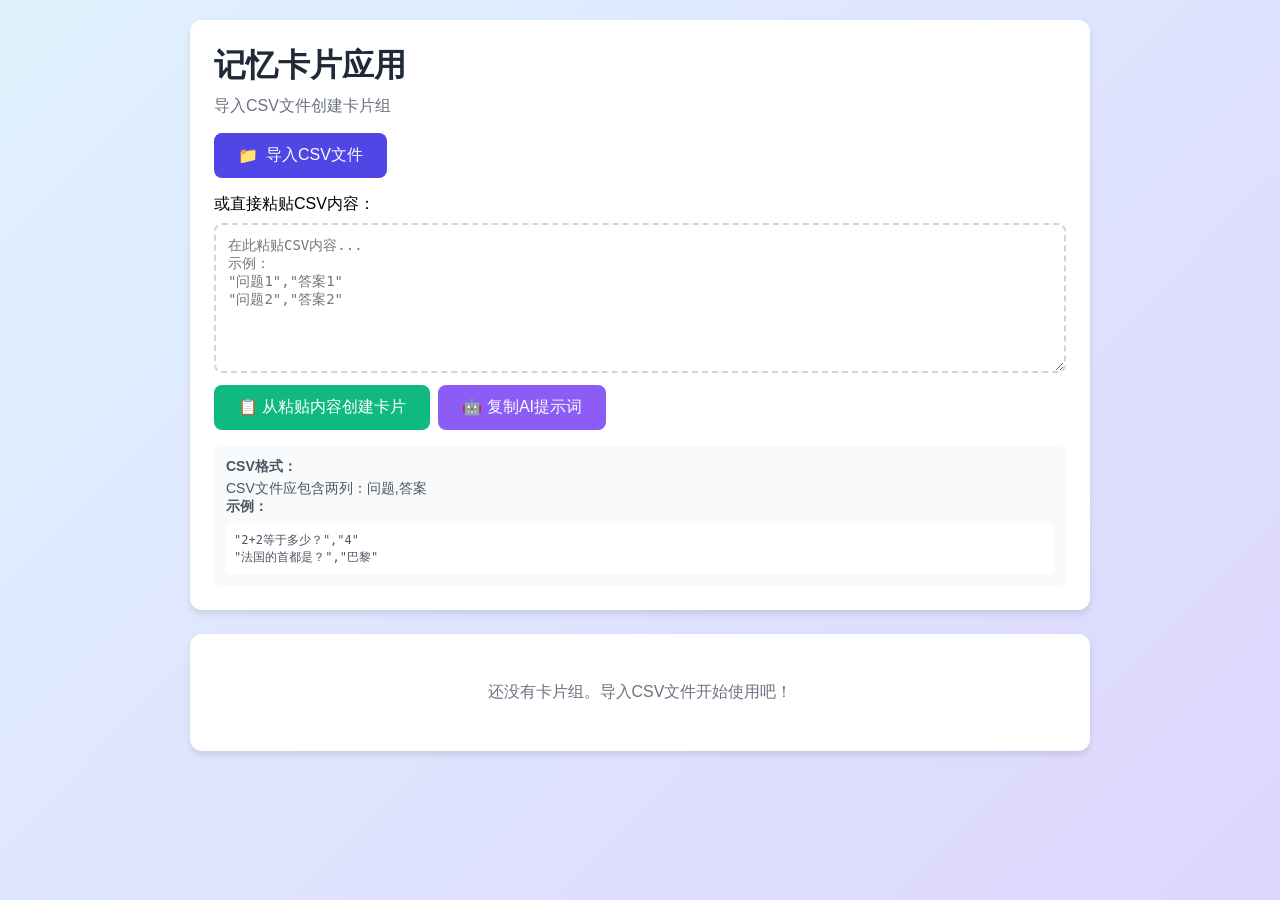
==== index.html @ 46471551 "Create index.html" ====
<!DOCTYPE html>
<html lang="zh-CN">
<head>
    <meta charset="UTF-8">
    <meta name="viewport" content="width=device-width, initial-scale=1.0">
    <title>记忆卡片应用</title>
    <style>
        * {
            margin: 0;
            padding: 0;
            box-sizing: border-box;
        }

        body {
            font-family: -apple-system, BlinkMacSystemFont, 'Segoe UI', 'Microsoft YaHei', 'PingFang SC', 'Hiragino Sans GB', sans-serif;
            background: linear-gradient(135deg, #e0f2fe 0%, #ddd6fe 100%);
            min-height: 100vh;
            padding: 20px;
        }

        .container {
            max-width: 900px;
            margin: 0 auto;
        }

        .card {
            background: white;
            border-radius: 12px;
            box-shadow: 0 4px 6px rgba(0, 0, 0, 0.1);
            padding: 24px;
            margin-bottom: 24px;
        }

        .paste-area {
            margin-top: 16px;
        }

        .paste-textarea {
            width: 100%;
            min-height: 150px;
            padding: 12px;
            border: 2px dashed #d1d5db;
            border-radius: 8px;
            font-family: monospace;
            font-size: 0.875rem;
            resize: vertical;
        }

        .paste-textarea:focus {
            outline: none;
            border-color: #4f46e5;
        }

        .btn-secondary {
            background: #10b981;
            color: white;
        }

        .btn-secondary:hover {
            background: #059669;
        }

        @media (prefers-color-scheme: dark) {
            body {
                background: linear-gradient(135deg, #0f172a 0%, #1e1b4b 100%);
            }

            .card {
                background: #1f2937;
                color: #e5e7eb;
            }

            h1, .study-title {
                color: #f9fafb;
            }

            .subtitle {
                color: #9ca3af;
            }

            .flashcard-item {
                background: #1f2937;
            }

            .flashcard-info h3 {
                color: #f9fafb;
            }

            .flashcard-info p {
                color: #9ca3af;
            }

            .empty-state {
                background: #1f2937;
                color: #9ca3af;
            }

            .info-box {
                background: #374151;
                color: #d1d5db;
            }

            .info-box pre {
                background: #1f2937;
                color: #e5e7eb;
            }

            .edit-input, .paste-textarea {
                background: #374151;
                border-color: #4b5563;
                color: #e5e7eb;
            }

            .edit-input:focus, .paste-textarea:focus {
                border-color: #6366f1;
            }

            .paste-textarea {
                border-style: dashed;
            }

            .btn-prev {
                background: #374151;
                color: #e5e7eb;
            }

            .btn-prev:hover:not(:disabled) {
                background: #4b5563;
            }

            .back-btn {
                color: #818cf8;
            }

            .back-btn:hover {
                color: #a5b4fc;
            }

            .btn-icon {
                color: #9ca3af;
            }

            .btn-icon:hover {
                color: #818cf8;
                background: #374151;
            }

            .card-counter, .flip-hint {
                color: #9ca3af;
            }
        }

        h1 {
            font-size: 2rem;
            color: #1f2937;
            margin-bottom: 8px;
        }

        .subtitle {
            color: #6b7280;
            margin-bottom: 16px;
        }

        .status-message {
            padding: 12px;
            border-radius: 8px;
            margin-bottom: 16px;
            display: none;
            align-items: center;
            gap: 8px;
        }

        .status-message.show {
            display: flex;
        }

        .status-message.success {
            background: #d1fae5;
            color: #065f46;
        }

        .status-message.error {
            background: #fee2e2;
            color: #991b1b;
        }

        .status-message.info {
            background: #dbeafe;
            color: #1e40af;
        }

        .btn {
            padding: 12px 24px;
            border-radius: 8px;
            border: none;
            cursor: pointer;
            font-size: 1rem;
            font-weight: 500;
            transition: all 0.2s;
        }

        .btn-primary {
            background: #4f46e5;
            color: white;
        }

        .btn-primary:hover {
            background: #4338ca;
        }

        .btn-primary:disabled {
            opacity: 0.5;
            cursor: not-allowed;
        }

        .file-input-label {
            display: inline-flex;
            align-items: center;
            gap: 8px;
        }

        .info-box {
            background: #f9fafb;
            padding: 12px;
            border-radius: 8px;
            margin-top: 16px;
            font-size: 0.875rem;
            color: #4b5563;
        }

        .info-box strong {
            display: block;
            margin-bottom: 4px;
        }

        .info-box pre {
            background: white;
            padding: 8px;
            border-radius: 4px;
            margin-top: 8px;
            font-size: 0.75rem;
            overflow-x: auto;
        }

        .flashcard-list {
            display: flex;
            flex-direction: column;
            gap: 16px;
        }

        .flashcard-item {
            background: white;
            border-radius: 12px;
            box-shadow: 0 4px 6px rgba(0, 0, 0, 0.1);
            padding: 24px;
            transition: box-shadow 0.2s;
        }

        .flashcard-item:hover {
            box-shadow: 0 8px 12px rgba(0, 0, 0, 0.15);
        }

        .flashcard-header {
            display: flex;
            justify-content: space-between;
            align-items: center;
        }

        .flashcard-info h3 {
            font-size: 1.25rem;
            color: #1f2937;
            margin-bottom: 4px;
        }

        .flashcard-info p {
            color: #6b7280;
            font-size: 0.875rem;
        }

        .flashcard-actions {
            display: flex;
            gap: 8px;
        }

        .btn-study {
            background: #4f46e5;
            color: white;
            padding: 8px 16px;
            border-radius: 8px;
            border: none;
            cursor: pointer;
            font-weight: 500;
            display: flex;
            align-items: center;
            gap: 4px;
        }

        .btn-study:hover {
            background: #4338ca;
        }

        .btn-icon {
            background: none;
            border: none;
            cursor: pointer;
            padding: 8px;
            color: #6b7280;
            border-radius: 4px;
        }

        .btn-icon:hover {
            color: #4f46e5;
            background: #f3f4f6;
        }

        .btn-icon.delete:hover {
            color: #dc2626;
        }

        .empty-state {
            background: white;
            border-radius: 12px;
            box-shadow: 0 4px 6px rgba(0, 0, 0, 0.1);
            padding: 48px;
            text-align: center;
            color: #6b7280;
        }

        /* Study Mode Styles */
        .study-container {
            max-width: 700px;
            margin: 0 auto;
        }

        .study-header {
            display: flex;
            justify-content: space-between;
            align-items: center;
            margin-bottom: 16px;
        }

        .back-btn {
            color: #4f46e5;
            font-weight: 500;
            cursor: pointer;
            background: none;
            border: none;
            font-size: 1rem;
        }

        .back-btn:hover {
            color: #4338ca;
        }

        .study-title {
            font-size: 1.25rem;
            color: #1f2937;
        }

        .card-counter {
            text-align: center;
            color: #6b7280;
            font-size: 0.875rem;
            margin-bottom: 16px;
        }

        .flashcard {
            background: #000000;
            border-radius: 16px;
            padding: 48px;
            min-height: 300px;
            display: flex;
            align-items: center;
            justify-content: center;
            cursor: pointer;
            transition: all 0.3s;
            box-shadow: 0 8px 16px rgba(0, 0, 0, 0.2);
        }

        .flashcard.flipped {
            background: linear-gradient(135deg, #1a1a1a 0%, #000000 100%);
        }

        .flashcard:hover {
            transform: scale(1.02);
        }

        .flashcard-content {
            color: white;
            font-size: 1.25rem;
            text-align: center;
            line-height: 1.8;
        }

        .flip-hint {
            text-align: center;
            color: #6b7280;
            font-size: 0.875rem;
            margin-top: 16px;
            margin-bottom: 24px;
        }

        .navigation {
            display: flex;
            justify-content: space-between;
        }

        .btn-nav {
            display: flex;
            align-items: center;
            gap: 8px;
            padding: 10px 20px;
            border-radius: 8px;
            border: none;
            cursor: pointer;
            font-weight: 500;
        }

        .btn-prev {
            background: #e5e7eb;
            color: #374151;
        }

        .btn-prev:hover:not(:disabled) {
            background: #d1d5db;
        }

        .btn-next {
            background: #4f46e5;
            color: white;
        }

        .btn-next:hover:not(:disabled) {
            background: #4338ca;
        }

        .btn-nav:disabled {
            opacity: 0.5;
            cursor: not-allowed;
        }

        .edit-form {
            display: flex;
            gap: 8px;
            align-items: center;
        }

        .edit-input {
            flex: 1;
            padding: 8px 12px;
            border: 1px solid #d1d5db;
            border-radius: 8px;
            font-size: 1rem;
        }

        .edit-input:focus {
            outline: none;
            border-color: #4f46e5;
            box-shadow: 0 0 0 3px rgba(79, 70, 229, 0.1);
        }

        .hidden {
            display: none;
        }
    </style>
</head>
<body>
    <div class="container">
        <div id="homeView">
            <div class="card">
                <h1>记忆卡片应用</h1>
                <p class="subtitle">导入CSV文件创建卡片组</p>
                
                <div id="statusMessage" class="status-message"></div>
                
                <label class="btn btn-primary file-input-label">
                    <span>📁</span>
                    <span id="uploadBtnText">导入CSV文件</span>
                    <input type="file" id="fileInput" accept=".csv" style="display: none;">
                </label>
                
                <div class="paste-area">
                    <label style="display: block; margin-bottom: 8px; font-weight: 500;">或直接粘贴CSV内容：</label>
                    <textarea id="pasteArea" class="paste-textarea" placeholder="在此粘贴CSV内容...
示例：
&quot;问题1&quot;,&quot;答案1&quot;
&quot;问题2&quot;,&quot;答案2&quot;"></textarea>
                    <div style="display: flex; gap: 8px; margin-top: 8px; flex-wrap: wrap;">
                        <button class="btn btn-secondary" onclick="processPastedContent()">
                            📋 从粘贴内容创建卡片
                        </button>
                        <button class="btn btn-secondary" onclick="copyPromptToClipboard()" style="background: #8b5cf6;">
                            🤖 复制AI提示词
                        </button>
                    </div>
                </div>
                
                <div class="info-box">
                    <strong>CSV格式：</strong> CSV文件应包含两列：问题,答案
                    <br>
                    <strong>示例：</strong>
                    <pre>"2+2等于多少？","4"
"法国的首都是？","巴黎"</pre>
                </div>
            </div>

            <div id="flashcardList" class="flashcard-list"></div>
        </div>

        <div id="studyView" class="hidden">
            <div class="card study-container">
                <div class="study-header">
                    <button class="back-btn" onclick="exitStudyMode()">← 返回卡片组</button>
                    <h2 class="study-title" id="studyTitle"></h2>
                    <div style="display: flex; gap: 8px;">
                        <button class="btn-icon" onclick="shuffleCards()" title="随机排序">🔀</button>
                        <button class="btn-icon" onclick="resetStudy()" title="重新开始">🔄</button>
                    </div>
                </div>
                
                <div class="card-counter" id="cardCounter"></div>
                
                <div class="flashcard" id="flashcardElement" onclick="flipCard()">
                    <div class="flashcard-content" id="cardContent"></div>
                </div>
                
                <div class="flip-hint" id="flipHint"></div>
                
                <div class="navigation">
                    <button class="btn-nav btn-prev" id="prevBtn" onclick="previousCard()">
                        ← 上一张
                    </button>
                    <button class="btn-nav btn-next" id="nextBtn" onclick="nextCard()">
                        下一张 →
                    </button>
                </div>
            </div>
        </div>
    </div>

    <script>
        let flashcardSets = [];
        let currentSetId = null;
        let currentCardIndex = 0;
        let isFlipped = false;
        let shuffledCards = null;

        window.addEventListener('DOMContentLoaded', loadFlashcardSets);

        function loadFlashcardSets() {
            try {
                const savedSets = localStorage.getItem('flashcardSets');
                if (savedSets) {
                    flashcardSets = JSON.parse(savedSets);
                    flashcardSets.sort((a, b) => b.createdAt - a.createdAt);
                }
                renderFlashcardList();
            } catch (error) {
                console.error('加载卡片组时出错：', error);
                flashcardSets = [];
                renderFlashcardList();
            }
        }

        function saveFlashcardSets() {
            try {
                localStorage.setItem('flashcardSets', JSON.stringify(flashcardSets));
                return true;
            } catch (error) {
                console.error('保存卡片组时出错：', error);
                return false;
            }
        }

        function renderFlashcardList() {
            const listContainer = document.getElementById('flashcardList');
            
            if (flashcardSets.length === 0) {
                listContainer.innerHTML = '<div class="empty-state">还没有卡片组。导入CSV文件开始使用吧！</div>';
                return;
            }

            listContainer.innerHTML = flashcardSets.map(set => `
                <div class="flashcard-item" id="set-${set.id}">
                    <div class="flashcard-header">
                        <div class="flashcard-info">
                            <div id="name-${set.id}">
                                <h3>${set.name}</h3>
                                <p>${set.cards.length} 张卡片</p>
                                <p style="font-size: 0.75rem; color: #9ca3af;">创建于：${new Date(set.createdAt).toLocaleDateString('zh-CN')}</p>
                            </div>
                            <div id="edit-${set.id}" class="edit-form hidden">
                                <input type="text" class="edit-input" id="editInput-${set.id}" value="${set.name}">
                                <button class="btn btn-primary" onclick="saveEdit('${set.id}')">保存</button>
                                <button class="btn" onclick="cancelEdit('${set.id}')" style="background: #e5e7eb; color: #374151;">取消</button>
                            </div>
                        </div>
                        <div class="flashcard-actions" id="actions-${set.id}">
                            <button class="btn-study" onclick="startStudying('${set.id}')">
                                ▶ 开始学习
                            </button>
                            <button class="btn-icon" onclick="startEditing('${set.id}')" title="重命名">✏️</button>
                            <button class="btn-icon delete" onclick="deleteSet('${set.id}')" title="删除">🗑️</button>
                        </div>
                    </div>
                </div>
            `).join('');
        }

        document.getElementById('fileInput').addEventListener('change', function(event) {
            const file = event.target.files[0];
            if (!file) return;

            showStatus('正在读取文件...', 'info');
            const uploadBtn = document.getElementById('uploadBtnText');
            uploadBtn.textContent = '处理中...';

            const reader = new FileReader();
            
            reader.onerror = () => {
                showStatus('读取文件出错，请重试。', 'error');
                uploadBtn.textContent = '导入CSV文件';
            };
            
            reader.onload = (e) => {
                try {
                    const text = e.target.result;
                    const lines = text.split(/\r?\n/).filter(line => line.trim());
                    
                    const cards = [];
                    
                    for (let line of lines) {
                        line = line.trim();
                        if (!line) continue;
                        
                        const regex = /"([^"]*)"|([^,]+)/g;
                        const parts = [];
                        let match;
                        
                        while ((match = regex.exec(line)) !== null) {
                            parts.push(match[1] !== undefined ? match[1] : match[2]);
                        }
                        
                        if (parts.length >= 2) {
                            const front = parts[0].trim();
                            const back = parts[1].trim();
                            
                            if (front && back) {
                                cards.push({ front, back });
                            }
                        }
                    }

                    console.log('解析的卡片数：', cards.length);
                    
                    if (cards.length > 0) {
                        showStatus(`已解析 ${cards.length} 张卡片。请输入名称...`, 'info');
                        
                        setTimeout(() => {
                            const defaultName = file.name.replace('.csv', '').replace(/[^a-zA-Z0-9\u4e00-\u9fa5 -]/g, '');
                            const setName = prompt(`找到 ${cards.length} 张记忆卡片！\n\n请为此卡片组命名：`, defaultName);
                            
                            if (setName && setName.trim()) {
                                showStatus('正在保存卡片组...', 'info');
                                
                                const newSet = {
                                    id: Date.now().toString(),
                                    name: setName.trim(),
                                    cards: cards,
                                    createdAt: Date.now()
                                };

                                flashcardSets.push(newSet);
                                
                                if (saveFlashcardSets()) {
                                    loadFlashcardSets();
                                    showStatus(`✓ 成功导入 ${cards.length} 张卡片为"${setName}"！`, 'success');
                                } else {
                                    showStatus('保存卡片组失败。存储空间可能已满。', 'error');
                                    flashcardSets.pop();
                                }
                            } else {
                                showStatus('已取消导入', 'error');
                            }
                            
                            uploadBtn.textContent = '导入CSV文件';
                        }, 100);
                    } else {
                        showStatus('未找到有效的卡片。请检查CSV格式。', 'error');
                        uploadBtn.textContent = '导入CSV文件';
                    }
                } catch (error) {
                    console.error('处理文件时出错：', error);
                    showStatus(`错误：${error.message}`, 'error');
                    uploadBtn.textContent = '导入CSV文件';
                }
            };
            
            reader.readAsText(file, 'UTF-8');
            event.target.value = '';
        });

        function showStatus(message, type) {
            const statusEl = document.getElementById('statusMessage');
            statusEl.textContent = message;
            statusEl.className = `status-message ${type} show`;
            
            setTimeout(() => {
                statusEl.classList.remove('show');
            }, 5000);
        }

        function deleteSet(id) {
            if (confirm('确定要删除此卡片组吗？')) {
                flashcardSets = flashcardSets.filter(s => s.id !== id);
                if (saveFlashcardSets()) {
                    loadFlashcardSets();
                    showStatus('卡片组已删除', 'success');
                } else {
                    showStatus('删除卡片组失败', 'error');
                }
            }
        }

        function startEditing(id) {
            document.getElementById(`name-${id}`).classList.add('hidden');
            document.getElementById(`edit-${id}`).classList.remove('hidden');
            document.getElementById(`actions-${id}`).classList.add('hidden');
            document.getElementById(`editInput-${id}`).focus();
        }

        function cancelEdit(id) {
            document.getElementById(`name-${id}`).classList.remove('hidden');
            document.getElementById(`edit-${id}`).classList.add('hidden');
            document.getElementById(`actions-${id}`).classList.remove('hidden');
        }

        function saveEdit(id) {
            const newName = document.getElementById(`editInput-${id}`).value.trim();
            if (!newName) return;

            const set = flashcardSets.find(s => s.id === id);
            if (set) {
                set.name = newName;
                if (saveFlashcardSets()) {
                    loadFlashcardSets();
                    showStatus('名称已更新', 'success');
                } else {
                    showStatus('更新名称失败', 'error');
                }
            }
        }

        function startStudying(setId) {
            currentSetId = setId;
            currentCardIndex = 0;
            isFlipped = false;
            shuffledCards = null;
            
            const set = flashcardSets.find(s => s.id === setId);
            document.getElementById('studyTitle').textContent = set.name;
            
            document.getElementById('homeView').classList.add('hidden');
            document.getElementById('studyView').classList.remove('hidden');
            
            updateStudyCard();
        }

        function exitStudyMode() {
            document.getElementById('studyView').classList.add('hidden');
            document.getElementById('homeView').classList.remove('hidden');
        }

        function updateStudyCard() {
            const set = flashcardSets.find(s => s.id === currentSetId);
            const cards = shuffledCards || set.cards;
            const card = cards[currentCardIndex];
            
            document.getElementById('cardCounter').textContent = `第 ${currentCardIndex + 1} 张，共 ${cards.length} 张`;
            document.getElementById('cardContent').textContent = isFlipped ? card.back : card.front;
            document.getElementById('flipHint').textContent = isFlipped ? '答案 - 点击卡片翻转' : '问题 - 点击卡片翻转';
            
            document.getElementById('prevBtn').disabled = currentCardIndex === 0;
            document.getElementById('nextBtn').disabled = currentCardIndex === cards.length - 1;
        }

        function flipCard() {
            isFlipped = !isFlipped;
            updateStudyCard();
        }

        function nextCard() {
            const set = flashcardSets.find(s => s.id === currentSetId);
            const cards = shuffledCards || set.cards;
            if (currentCardIndex < cards.length - 1) {
                currentCardIndex++;
                isFlipped = false;
                updateStudyCard();
            }
        }

        function previousCard() {
            if (currentCardIndex > 0) {
                currentCardIndex--;
                isFlipped = false;
                updateStudyCard();
            }
        }

        function resetStudy() {
            currentCardIndex = 0;
            isFlipped = false;
            shuffledCards = null;
            updateStudyCard();
        }

        function shuffleCards() {
            const set = flashcardSets.find(s => s.id === currentSetId);
            shuffledCards = [...set.cards];
            
            for (let i = shuffledCards.length - 1; i > 0; i--) {
                const j = Math.floor(Math.random() * (i + 1));
                [shuffledCards[i], shuffledCards[j]] = [shuffledCards[j], shuffledCards[i]];
            }
            
            currentCardIndex = 0;
            isFlipped = false;
            updateStudyCard();
        }

        function copyPromptToClipboard() {
            const promptText = '准备关于........的记忆卡片，以CSV格式显示。第一列是问题，第二列是答案。';
            
            navigator.clipboard.writeText(promptText).then(() => {
                showStatus('✓ AI提示词已复制到剪贴板！在大语言模型中使用它来生成记忆卡片。', 'success');
            }).catch(err => {
                const textarea = document.createElement('textarea');
                textarea.value = promptText;
                textarea.style.position = 'fixed';
                textarea.style.opacity = '0';
                document.body.appendChild(textarea);
                textarea.select();
                try {
                    document.execCommand('copy');
                    showStatus('✓ AI提示词已复制到剪贴板！在大语言模型中使用它来生成记忆卡片。', 'success');
                } catch (err) {
                    showStatus('复制失败。请手动复制：' + promptText, 'error');
                }
                document.body.removeChild(textarea);
            });
        }

        function processPastedContent() {
            const textarea = document.getElementById('pasteArea');
            const text = textarea.value.trim();
            
            if (!text) {
                alert('请先粘贴CSV内容！');
                return;
            }

            showStatus('正在处理粘贴的内容...', 'info');

            try {
                const lines = text.split(/\r?\n/).filter(line => line.trim());
                const cards = [];
                
                for (let line of lines) {
                    line = line.trim();
                    if (!line) continue;
                    
                    const regex = /"([^"]*)"|([^,]+)/g;
                    const parts = [];
                    let match;
                    
                    while ((match = regex.exec(line)) !== null) {
                        parts.push(match[1] !== undefined ? match[1] : match[2]);
                    }
                    
                    if (parts.length >= 2) {
                        const front = parts[0].trim();
                        const back = parts[1].trim();
                        
                        if (front && back) {
                            cards.push({ front, back });
                        }
                    }
                }

                console.log('从粘贴内容解析的卡片数：', cards.length);
                
                if (cards.length > 0) {
                    showStatus(`已解析 ${cards.length} 张卡片。请输入名称...`, 'info');
                    
                    setTimeout(() => {
                        const setName = prompt(`找到 ${cards.length} 张记忆卡片！\n\n请为此卡片组命名：`, '我的记忆卡片');
                        
                        if (setName && setName.trim()) {
                            showStatus('正在保存卡片组...', 'info');
                            
                            const newSet = {
                                id: Date.now().toString(),
                                name: setName.trim(),
                                cards: cards,
                                createdAt: Date.now()
                            };

                            flashcardSets.push(newSet);
                            
                            if (saveFlashcardSets()) {
                                loadFlashcardSets();
                                showStatus(`✓ 成功创建 ${cards.length} 张卡片为"${setName}"！`, 'success');
                                textarea.value = '';
                            } else {
                                showStatus('保存卡片组失败。存储空间可能已满。', 'error');
                                flashcardSets.pop();
                            }
                        } else {
                            showStatus('已取消导入', 'error');
                        }
                    }, 100);
                } else {
                    showStatus('未找到有效的卡片。请检查CSV格式。', 'error');
                }
            } catch (error) {
                console.error('处理粘贴内容时出错：', error);
                showStatus(`错误：${error.message}`, 'error');
            }
        }
    </script>
</body>
</html>
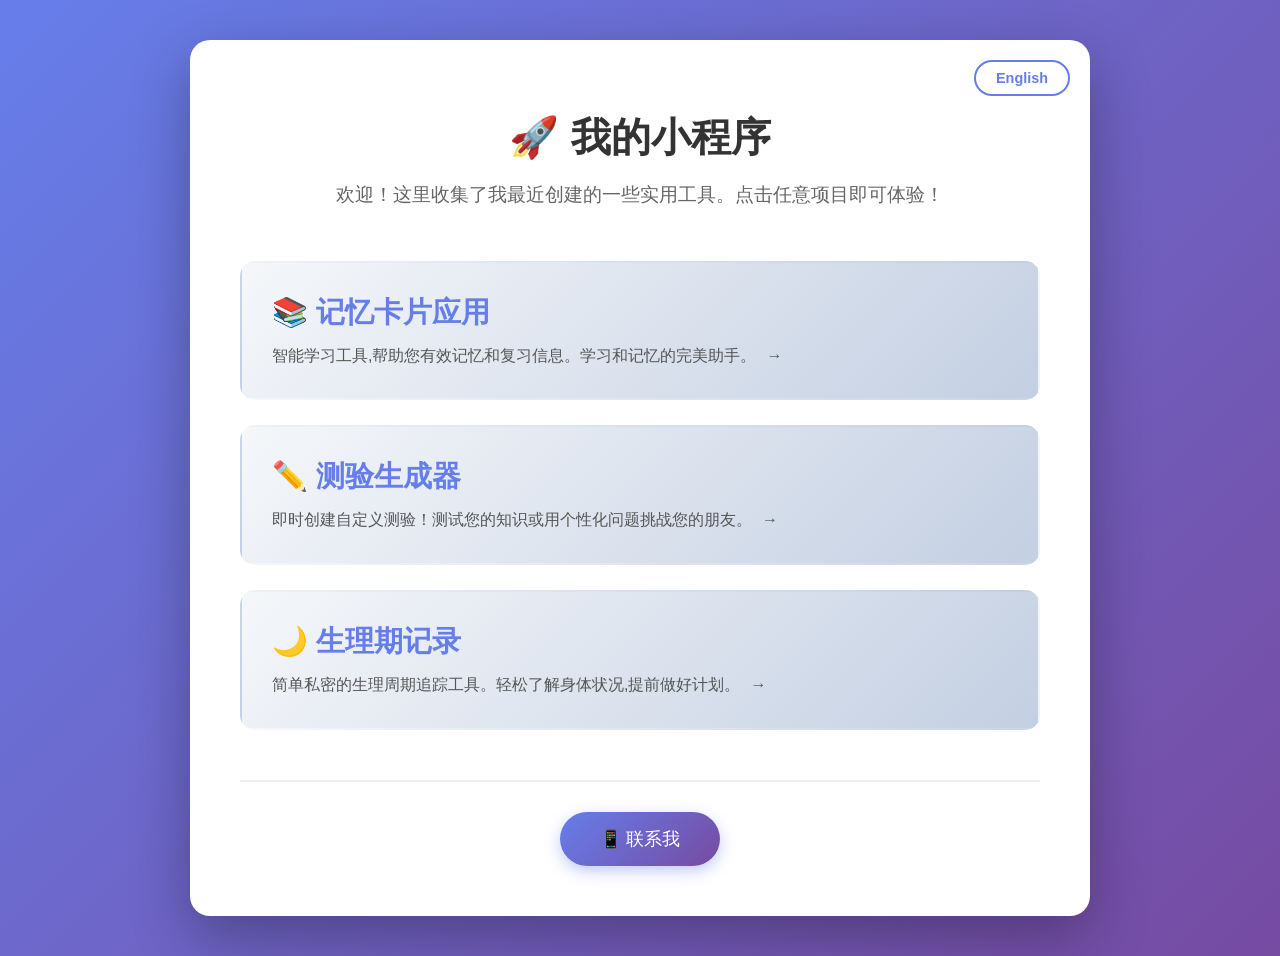
==== commit 1acc5bd7: "Update index.html" ====
--- a/index.html
+++ b/index.html
@@ -3,7 +3,7 @@
 <head>
     <meta charset="UTF-8">
     <meta name="viewport" content="width=device-width, initial-scale=1.0">
-    <title>记忆卡片应用</title>
+    <title>我的小程序</title>
     <style>
         * {
             margin: 0;
@@ -12,920 +12,276 @@
         }
 
         body {
-            font-family: -apple-system, BlinkMacSystemFont, 'Segoe UI', 'Microsoft YaHei', 'PingFang SC', 'Hiragino Sans GB', sans-serif;
-            background: linear-gradient(135deg, #e0f2fe 0%, #ddd6fe 100%);
+            font-family: 'Segoe UI', Tahoma, Geneva, Verdana, sans-serif, 'Microsoft YaHei', sans-serif;
+            background: linear-gradient(135deg, #667eea 0%, #764ba2 100%);
             min-height: 100vh;
+            display: flex;
+            flex-direction: column;
+            align-items: center;
             padding: 20px;
         }
 
         .container {
             max-width: 900px;
-            margin: 0 auto;
-        }
-
-        .card {
+            width: 100%;
             background: white;
-            border-radius: 12px;
-            box-shadow: 0 4px 6px rgba(0, 0, 0, 0.1);
-            padding: 24px;
-            margin-bottom: 24px;
-        }
-
-        .paste-area {
-            margin-top: 16px;
-        }
-
-        .paste-textarea {
-            width: 100%;
-            min-height: 150px;
-            padding: 12px;
-            border: 2px dashed #d1d5db;
-            border-radius: 8px;
-            font-family: monospace;
-            font-size: 0.875rem;
-            resize: vertical;
-        }
-
-        .paste-textarea:focus {
-            outline: none;
-            border-color: #4f46e5;
-        }
-
-        .btn-secondary {
-            background: #10b981;
+            border-radius: 20px;
+            box-shadow: 0 20px 60px rgba(0, 0, 0, 0.3);
+            padding: 50px;
+            margin: 20px 0;
+            position: relative;
+        }
+
+        .language-toggle {
+            position: absolute;
+            top: 20px;
+            right: 20px;
+            background: white;
+            border: 2px solid #667eea;
+            color: #667eea;
+            padding: 8px 20px;
+            border-radius: 25px;
+            cursor: pointer;
+            font-size: 0.9em;
+            font-weight: 600;
+            transition: all 0.3s ease;
+        }
+
+        .language-toggle:hover {
+            background: #667eea;
             color: white;
         }
 
-        .btn-secondary:hover {
-            background: #059669;
-        }
-
-        @media (prefers-color-scheme: dark) {
-            body {
-                background: linear-gradient(135deg, #0f172a 0%, #1e1b4b 100%);
-            }
-
-            .card {
-                background: #1f2937;
-                color: #e5e7eb;
-            }
-
-            h1, .study-title {
-                color: #f9fafb;
-            }
-
-            .subtitle {
-                color: #9ca3af;
-            }
-
-            .flashcard-item {
-                background: #1f2937;
-            }
-
-            .flashcard-info h3 {
-                color: #f9fafb;
-            }
-
-            .flashcard-info p {
-                color: #9ca3af;
-            }
-
-            .empty-state {
-                background: #1f2937;
-                color: #9ca3af;
-            }
-
-            .info-box {
-                background: #374151;
-                color: #d1d5db;
-            }
-
-            .info-box pre {
-                background: #1f2937;
-                color: #e5e7eb;
-            }
-
-            .edit-input, .paste-textarea {
-                background: #374151;
-                border-color: #4b5563;
-                color: #e5e7eb;
-            }
-
-            .edit-input:focus, .paste-textarea:focus {
-                border-color: #6366f1;
-            }
-
-            .paste-textarea {
-                border-style: dashed;
-            }
-
-            .btn-prev {
-                background: #374151;
-                color: #e5e7eb;
-            }
-
-            .btn-prev:hover:not(:disabled) {
-                background: #4b5563;
-            }
-
-            .back-btn {
-                color: #818cf8;
-            }
-
-            .back-btn:hover {
-                color: #a5b4fc;
-            }
-
-            .btn-icon {
-                color: #9ca3af;
-            }
-
-            .btn-icon:hover {
-                color: #818cf8;
-                background: #374151;
-            }
-
-            .card-counter, .flip-hint {
-                color: #9ca3af;
-            }
+        header {
+            text-align: center;
+            margin-bottom: 50px;
+            margin-top: 20px;
         }
 
         h1 {
-            font-size: 2rem;
-            color: #1f2937;
-            margin-bottom: 8px;
+            color: #333;
+            font-size: 2.5em;
+            margin-bottom: 15px;
         }
 
         .subtitle {
-            color: #6b7280;
-            margin-bottom: 16px;
-        }
-
-        .status-message {
-            padding: 12px;
-            border-radius: 8px;
-            margin-bottom: 16px;
-            display: none;
-            align-items: center;
-            gap: 8px;
-        }
-
-        .status-message.show {
-            display: flex;
-        }
-
-        .status-message.success {
-            background: #d1fae5;
-            color: #065f46;
-        }
-
-        .status-message.error {
-            background: #fee2e2;
-            color: #991b1b;
-        }
-
-        .status-message.info {
-            background: #dbeafe;
-            color: #1e40af;
-        }
-
-        .btn {
-            padding: 12px 24px;
-            border-radius: 8px;
+            color: #666;
+            font-size: 1.2em;
+            line-height: 1.6;
+        }
+
+        .projects {
+            display: grid;
+            gap: 25px;
+            margin-bottom: 50px;
+        }
+
+        .project-card {
+            background: linear-gradient(135deg, #f5f7fa 0%, #c3cfe2 100%);
+            border-radius: 15px;
+            padding: 30px;
+            text-decoration: none;
+            color: #333;
+            transition: all 0.3s ease;
+            border: 2px solid transparent;
+        }
+
+        .project-card:hover {
+            transform: translateY(-5px);
+            box-shadow: 0 10px 25px rgba(0, 0, 0, 0.15);
+            border-color: #667eea;
+        }
+
+        .project-card h2 {
+            color: #667eea;
+            font-size: 1.8em;
+            margin-bottom: 10px;
+        }
+
+        .project-card p {
+            color: #555;
+            line-height: 1.6;
+        }
+
+        .project-card .arrow {
+            display: inline-block;
+            margin-left: 10px;
+            transition: transform 0.3s ease;
+        }
+
+        .project-card:hover .arrow {
+            transform: translateX(5px);
+        }
+
+        .contact-section {
+            text-align: center;
+            padding-top: 30px;
+            border-top: 2px solid #eee;
+        }
+
+        .contact-btn {
+            background: linear-gradient(135deg, #667eea 0%, #764ba2 100%);
+            color: white;
             border: none;
+            padding: 15px 40px;
+            font-size: 1.1em;
+            border-radius: 50px;
             cursor: pointer;
-            font-size: 1rem;
-            font-weight: 500;
-            transition: all 0.2s;
-        }
-
-        .btn-primary {
-            background: #4f46e5;
+            transition: all 0.3s ease;
+            box-shadow: 0 5px 15px rgba(102, 126, 234, 0.4);
+        }
+
+        .contact-btn:hover {
+            transform: translateY(-2px);
+            box-shadow: 0 8px 20px rgba(102, 126, 234, 0.6);
+        }
+
+        .contact-btn:active {
+            transform: translateY(0);
+        }
+
+        .toast {
+            position: fixed;
+            bottom: 30px;
+            right: 30px;
+            background: #4caf50;
             color: white;
-        }
-
-        .btn-primary:hover {
-            background: #4338ca;
-        }
-
-        .btn-primary:disabled {
-            opacity: 0.5;
-            cursor: not-allowed;
-        }
-
-        .file-input-label {
-            display: inline-flex;
-            align-items: center;
-            gap: 8px;
-        }
-
-        .info-box {
-            background: #f9fafb;
-            padding: 12px;
-            border-radius: 8px;
-            margin-top: 16px;
-            font-size: 0.875rem;
-            color: #4b5563;
-        }
-
-        .info-box strong {
-            display: block;
-            margin-bottom: 4px;
-        }
-
-        .info-box pre {
-            background: white;
-            padding: 8px;
-            border-radius: 4px;
-            margin-top: 8px;
-            font-size: 0.75rem;
-            overflow-x: auto;
-        }
-
-        .flashcard-list {
-            display: flex;
-            flex-direction: column;
-            gap: 16px;
-        }
-
-        .flashcard-item {
-            background: white;
-            border-radius: 12px;
-            box-shadow: 0 4px 6px rgba(0, 0, 0, 0.1);
-            padding: 24px;
-            transition: box-shadow 0.2s;
-        }
-
-        .flashcard-item:hover {
-            box-shadow: 0 8px 12px rgba(0, 0, 0, 0.15);
-        }
-
-        .flashcard-header {
-            display: flex;
-            justify-content: space-between;
-            align-items: center;
-        }
-
-        .flashcard-info h3 {
-            font-size: 1.25rem;
-            color: #1f2937;
-            margin-bottom: 4px;
-        }
-
-        .flashcard-info p {
-            color: #6b7280;
-            font-size: 0.875rem;
-        }
-
-        .flashcard-actions {
-            display: flex;
-            gap: 8px;
-        }
-
-        .btn-study {
-            background: #4f46e5;
-            color: white;
-            padding: 8px 16px;
-            border-radius: 8px;
-            border: none;
-            cursor: pointer;
-            font-weight: 500;
-            display: flex;
-            align-items: center;
-            gap: 4px;
-        }
-
-        .btn-study:hover {
-            background: #4338ca;
-        }
-
-        .btn-icon {
-            background: none;
-            border: none;
-            cursor: pointer;
-            padding: 8px;
-            color: #6b7280;
-            border-radius: 4px;
-        }
-
-        .btn-icon:hover {
-            color: #4f46e5;
-            background: #f3f4f6;
-        }
-
-        .btn-icon.delete:hover {
-            color: #dc2626;
-        }
-
-        .empty-state {
-            background: white;
-            border-radius: 12px;
-            box-shadow: 0 4px 6px rgba(0, 0, 0, 0.1);
-            padding: 48px;
-            text-align: center;
-            color: #6b7280;
-        }
-
-        /* Study Mode Styles */
-        .study-container {
-            max-width: 700px;
-            margin: 0 auto;
-        }
-
-        .study-header {
-            display: flex;
-            justify-content: space-between;
-            align-items: center;
-            margin-bottom: 16px;
-        }
-
-        .back-btn {
-            color: #4f46e5;
-            font-weight: 500;
-            cursor: pointer;
-            background: none;
-            border: none;
-            font-size: 1rem;
-        }
-
-        .back-btn:hover {
-            color: #4338ca;
-        }
-
-        .study-title {
-            font-size: 1.25rem;
-            color: #1f2937;
-        }
-
-        .card-counter {
-            text-align: center;
-            color: #6b7280;
-            font-size: 0.875rem;
-            margin-bottom: 16px;
-        }
-
-        .flashcard {
-            background: #000000;
-            border-radius: 16px;
-            padding: 48px;
-            min-height: 300px;
-            display: flex;
-            align-items: center;
-            justify-content: center;
-            cursor: pointer;
-            transition: all 0.3s;
-            box-shadow: 0 8px 16px rgba(0, 0, 0, 0.2);
-        }
-
-        .flashcard.flipped {
-            background: linear-gradient(135deg, #1a1a1a 0%, #000000 100%);
-        }
-
-        .flashcard:hover {
-            transform: scale(1.02);
-        }
-
-        .flashcard-content {
-            color: white;
-            font-size: 1.25rem;
-            text-align: center;
-            line-height: 1.8;
-        }
-
-        .flip-hint {
-            text-align: center;
-            color: #6b7280;
-            font-size: 0.875rem;
-            margin-top: 16px;
-            margin-bottom: 24px;
-        }
-
-        .navigation {
-            display: flex;
-            justify-content: space-between;
-        }
-
-        .btn-nav {
-            display: flex;
-            align-items: center;
-            gap: 8px;
-            padding: 10px 20px;
-            border-radius: 8px;
-            border: none;
-            cursor: pointer;
-            font-weight: 500;
-        }
-
-        .btn-prev {
-            background: #e5e7eb;
-            color: #374151;
-        }
-
-        .btn-prev:hover:not(:disabled) {
-            background: #d1d5db;
-        }
-
-        .btn-next {
-            background: #4f46e5;
-            color: white;
-        }
-
-        .btn-next:hover:not(:disabled) {
-            background: #4338ca;
-        }
-
-        .btn-nav:disabled {
-            opacity: 0.5;
-            cursor: not-allowed;
-        }
-
-        .edit-form {
-            display: flex;
-            gap: 8px;
-            align-items: center;
-        }
-
-        .edit-input {
-            flex: 1;
-            padding: 8px 12px;
-            border: 1px solid #d1d5db;
-            border-radius: 8px;
-            font-size: 1rem;
-        }
-
-        .edit-input:focus {
-            outline: none;
-            border-color: #4f46e5;
-            box-shadow: 0 0 0 3px rgba(79, 70, 229, 0.1);
-        }
-
-        .hidden {
-            display: none;
+            padding: 15px 25px;
+            border-radius: 10px;
+            box-shadow: 0 5px 15px rgba(0, 0, 0, 0.3);
+            opacity: 0;
+            transform: translateY(20px);
+            transition: all 0.3s ease;
+            pointer-events: none;
+        }
+
+        .toast.show {
+            opacity: 1;
+            transform: translateY(0);
+        }
+
+        @media (max-width: 600px) {
+            .container {
+                padding: 30px 20px;
+            }
+
+            h1 {
+                font-size: 2em;
+            }
+
+            .project-card h2 {
+                font-size: 1.5em;
+            }
+
+            .language-toggle {
+                top: 10px;
+                right: 10px;
+                padding: 6px 15px;
+                font-size: 0.85em;
+            }
         }
     </style>
 </head>
 <body>
     <div class="container">
-        <div id="homeView">
-            <div class="card">
-                <h1>记忆卡片应用</h1>
-                <p class="subtitle">导入CSV文件创建卡片组</p>
-                
-                <div id="statusMessage" class="status-message"></div>
-                
-                <label class="btn btn-primary file-input-label">
-                    <span>📁</span>
-                    <span id="uploadBtnText">导入CSV文件</span>
-                    <input type="file" id="fileInput" accept=".csv" style="display: none;">
-                </label>
-                
-                <div class="paste-area">
-                    <label style="display: block; margin-bottom: 8px; font-weight: 500;">或直接粘贴CSV内容：</label>
-                    <textarea id="pasteArea" class="paste-textarea" placeholder="在此粘贴CSV内容...
-示例：
-&quot;问题1&quot;,&quot;答案1&quot;
-&quot;问题2&quot;,&quot;答案2&quot;"></textarea>
-                    <div style="display: flex; gap: 8px; margin-top: 8px; flex-wrap: wrap;">
-                        <button class="btn btn-secondary" onclick="processPastedContent()">
-                            📋 从粘贴内容创建卡片
-                        </button>
-                        <button class="btn btn-secondary" onclick="copyPromptToClipboard()" style="background: #8b5cf6;">
-                            🤖 复制AI提示词
-                        </button>
-                    </div>
-                </div>
-                
-                <div class="info-box">
-                    <strong>CSV格式：</strong> CSV文件应包含两列：问题,答案
-                    <br>
-                    <strong>示例：</strong>
-                    <pre>"2+2等于多少？","4"
-"法国的首都是？","巴黎"</pre>
-                </div>
-            </div>
-
-            <div id="flashcardList" class="flashcard-list"></div>
+        <button class="language-toggle" onclick="toggleLanguage()">English</button>
+        
+        <header>
+            <h1 id="title">🚀 我的小程序</h1>
+            <p class="subtitle" id="subtitle">欢迎！这里收集了我最近创建的一些实用工具。点击任意项目即可体验！</p>
+        </header>
+
+        <div class="projects">
+            <a href="https://hjuan422-hjj.github.io/MemoryHelper.html" class="project-card">
+                <h2 id="project1-title">📚 记忆卡片应用</h2>
+                <p id="project1-desc">智能学习工具,帮助您有效记忆和复习信息。学习和记忆的完美助手。<span class="arrow">→</span></p>
+            </a>
+
+            <a href="https://hjuan422-hjj.github.io/littleQuiz.html" class="project-card">
+                <h2 id="project2-title">✏️ 测验生成器</h2>
+                <p id="project2-desc">即时创建自定义测验！测试您的知识或用个性化问题挑战您的朋友。<span class="arrow">→</span></p>
+            </a>
+
+            <a href="https://hjuan422-hjj.github.io/MoonRecord.html" class="project-card">
+                <h2 id="project3-title">🌙 生理期记录</h2>
+                <p id="project3-desc">简单私密的生理周期追踪工具。轻松了解身体状况,提前做好计划。<span class="arrow">→</span></p>
+            </a>
         </div>
 
-        <div id="studyView" class="hidden">
-            <div class="card study-container">
-                <div class="study-header">
-                    <button class="back-btn" onclick="exitStudyMode()">← 返回卡片组</button>
-                    <h2 class="study-title" id="studyTitle"></h2>
-                    <div style="display: flex; gap: 8px;">
-                        <button class="btn-icon" onclick="shuffleCards()" title="随机排序">🔀</button>
-                        <button class="btn-icon" onclick="resetStudy()" title="重新开始">🔄</button>
-                    </div>
-                </div>
-                
-                <div class="card-counter" id="cardCounter"></div>
-                
-                <div class="flashcard" id="flashcardElement" onclick="flipCard()">
-                    <div class="flashcard-content" id="cardContent"></div>
-                </div>
-                
-                <div class="flip-hint" id="flipHint"></div>
-                
-                <div class="navigation">
-                    <button class="btn-nav btn-prev" id="prevBtn" onclick="previousCard()">
-                        ← 上一张
-                    </button>
-                    <button class="btn-nav btn-next" id="nextBtn" onclick="nextCard()">
-                        下一张 →
-                    </button>
-                </div>
-            </div>
+        <div class="contact-section">
+            <button class="contact-btn" onclick="copyQQ()">
+                <span id="contact-btn-text">📱 联系我</span>
+            </button>
         </div>
     </div>
 
+    <div class="toast" id="toast">QQ号已复制：12345</div>
+
     <script>
-        let flashcardSets = [];
-        let currentSetId = null;
-        let currentCardIndex = 0;
-        let isFlipped = false;
-        let shuffledCards = null;
-
-        window.addEventListener('DOMContentLoaded', loadFlashcardSets);
-
-        function loadFlashcardSets() {
-            try {
-                const savedSets = localStorage.getItem('flashcardSets');
-                if (savedSets) {
-                    flashcardSets = JSON.parse(savedSets);
-                    flashcardSets.sort((a, b) => b.createdAt - a.createdAt);
-                }
-                renderFlashcardList();
-            } catch (error) {
-                console.error('加载卡片组时出错：', error);
-                flashcardSets = [];
-                renderFlashcardList();
-            }
-        }
-
-        function saveFlashcardSets() {
-            try {
-                localStorage.setItem('flashcardSets', JSON.stringify(flashcardSets));
-                return true;
-            } catch (error) {
-                console.error('保存卡片组时出错：', error);
-                return false;
-            }
-        }
-
-        function renderFlashcardList() {
-            const listContainer = document.getElementById('flashcardList');
+        let currentLang = 'zh';
+
+        const translations = {
+            zh: {
+                title: '🚀 我的小程序',
+                subtitle: '欢迎！这里收集了我最近创建的一些实用工具。点击任意项目即可体验！',
+                project1Title: '📚 记忆卡片应用',
+                project1Desc: '智能学习工具,帮助您有效记忆和复习信息。学习和记忆的完美助手。',
+                project2Title: '✏️ 测验生成器',
+                project2Desc: '即时创建自定义测验！测试您的知识或用个性化问题挑战您的朋友。',
+                project3Title: '🌙 生理期记录',
+                project3Desc: '简单私密的生理周期追踪工具。轻松了解身体状况,提前做好计划。',
+                contactBtn: '📱 联系我',
+                toast: 'QQ号已复制：12345',
+                langBtn: 'English'
+            },
+            en: {
+                title: '🚀 My Little Programs',
+                subtitle: 'Welcome! Here\'s a collection of handy tools I\'ve created recently. Click on any project to try it out!',
+                project1Title: '📚 Flashcard App',
+                project1Desc: 'A smart learning tool to help you memorize and review information effectively. Perfect for studying and retention.',
+                project2Title: '✏️ Quiz Generator',
+                project2Desc: 'Create custom quizzes instantly! Test your knowledge or challenge your friends with personalized questions.',
+                project3Title: '🌙 Period Tracker',
+                project3Desc: 'A private and simple way to track your menstrual cycle. Stay informed and plan ahead with ease.',
+                contactBtn: '📱 Contact Me',
+                toast: 'QQ number copied: 12345',
+                langBtn: '中文'
+            }
+        };
+
+        function toggleLanguage() {
+            currentLang = currentLang === 'zh' ? 'en' : 'zh';
+            const t = translations[currentLang];
             
-            if (flashcardSets.length === 0) {
-                listContainer.innerHTML = '<div class="empty-state">还没有卡片组。导入CSV文件开始使用吧！</div>';
-                return;
-            }
-
-            listContainer.innerHTML = flashcardSets.map(set => `
-                <div class="flashcard-item" id="set-${set.id}">
-                    <div class="flashcard-header">
-                        <div class="flashcard-info">
-                            <div id="name-${set.id}">
-                                <h3>${set.name}</h3>
-                                <p>${set.cards.length} 张卡片</p>
-                                <p style="font-size: 0.75rem; color: #9ca3af;">创建于：${new Date(set.createdAt).toLocaleDateString('zh-CN')}</p>
-                            </div>
-                            <div id="edit-${set.id}" class="edit-form hidden">
-                                <input type="text" class="edit-input" id="editInput-${set.id}" value="${set.name}">
-                                <button class="btn btn-primary" onclick="saveEdit('${set.id}')">保存</button>
-                                <button class="btn" onclick="cancelEdit('${set.id}')" style="background: #e5e7eb; color: #374151;">取消</button>
-                            </div>
-                        </div>
-                        <div class="flashcard-actions" id="actions-${set.id}">
-                            <button class="btn-study" onclick="startStudying('${set.id}')">
-                                ▶ 开始学习
-                            </button>
-                            <button class="btn-icon" onclick="startEditing('${set.id}')" title="重命名">✏️</button>
-                            <button class="btn-icon delete" onclick="deleteSet('${set.id}')" title="删除">🗑️</button>
-                        </div>
-                    </div>
-                </div>
-            `).join('');
-        }
-
-        document.getElementById('fileInput').addEventListener('change', function(event) {
-            const file = event.target.files[0];
-            if (!file) return;
-
-            showStatus('正在读取文件...', 'info');
-            const uploadBtn = document.getElementById('uploadBtnText');
-            uploadBtn.textContent = '处理中...';
-
-            const reader = new FileReader();
+            document.getElementById('title').textContent = t.title;
+            document.getElementById('subtitle').textContent = t.subtitle;
+            document.getElementById('project1-title').textContent = t.project1Title;
+            document.getElementById('project1-desc').innerHTML = t.project1Desc + '<span class="arrow">→</span>';
+            document.getElementById('project2-title').textContent = t.project2Title;
+            document.getElementById('project2-desc').innerHTML = t.project2Desc + '<span class="arrow">→</span>';
+            document.getElementById('project3-title').textContent = t.project3Title;
+            document.getElementById('project3-desc').innerHTML = t.project3Desc + '<span class="arrow">→</span>';
+            document.getElementById('contact-btn-text').textContent = t.contactBtn;
+            document.querySelector('.language-toggle').textContent = t.langBtn;
+            document.getElementById('toast').textContent = t.toast;
             
-            reader.onerror = () => {
-                showStatus('读取文件出错，请重试。', 'error');
-                uploadBtn.textContent = '导入CSV文件';
-            };
+            document.documentElement.lang = currentLang === 'zh' ? 'zh-CN' : 'en';
+            document.title = currentLang === 'zh' ? '我的小程序' : 'My Little Programs';
+        }
+
+        function copyQQ() {
+            const qqNumber = '12345';
             
-            reader.onload = (e) => {
-                try {
-                    const text = e.target.result;
-                    const lines = text.split(/\r?\n/).filter(line => line.trim());
-                    
-                    const cards = [];
-                    
-                    for (let line of lines) {
-                        line = line.trim();
-                        if (!line) continue;
-                        
-                        const regex = /"([^"]*)"|([^,]+)/g;
-                        const parts = [];
-                        let match;
-                        
-                        while ((match = regex.exec(line)) !== null) {
-                            parts.push(match[1] !== undefined ? match[1] : match[2]);
-                        }
-                        
-                        if (parts.length >= 2) {
-                            const front = parts[0].trim();
-                            const back = parts[1].trim();
-                            
-                            if (front && back) {
-                                cards.push({ front, back });
-                            }
-                        }
-                    }
-
-                    console.log('解析的卡片数：', cards.length);
-                    
-                    if (cards.length > 0) {
-                        showStatus(`已解析 ${cards.length} 张卡片。请输入名称...`, 'info');
-                        
-                        setTimeout(() => {
-                            const defaultName = file.name.replace('.csv', '').replace(/[^a-zA-Z0-9\u4e00-\u9fa5 -]/g, '');
-                            const setName = prompt(`找到 ${cards.length} 张记忆卡片！\n\n请为此卡片组命名：`, defaultName);
-                            
-                            if (setName && setName.trim()) {
-                                showStatus('正在保存卡片组...', 'info');
-                                
-                                const newSet = {
-                                    id: Date.now().toString(),
-                                    name: setName.trim(),
-                                    cards: cards,
-                                    createdAt: Date.now()
-                                };
-
-                                flashcardSets.push(newSet);
-                                
-                                if (saveFlashcardSets()) {
-                                    loadFlashcardSets();
-                                    showStatus(`✓ 成功导入 ${cards.length} 张卡片为"${setName}"！`, 'success');
-                                } else {
-                                    showStatus('保存卡片组失败。存储空间可能已满。', 'error');
-                                    flashcardSets.pop();
-                                }
-                            } else {
-                                showStatus('已取消导入', 'error');
-                            }
-                            
-                            uploadBtn.textContent = '导入CSV文件';
-                        }, 100);
-                    } else {
-                        showStatus('未找到有效的卡片。请检查CSV格式。', 'error');
-                        uploadBtn.textContent = '导入CSV文件';
-                    }
-                } catch (error) {
-                    console.error('处理文件时出错：', error);
-                    showStatus(`错误：${error.message}`, 'error');
-                    uploadBtn.textContent = '导入CSV文件';
-                }
-            };
-            
-            reader.readAsText(file, 'UTF-8');
-            event.target.value = '';
-        });
-
-        function showStatus(message, type) {
-            const statusEl = document.getElementById('statusMessage');
-            statusEl.textContent = message;
-            statusEl.className = `status-message ${type} show`;
-            
-            setTimeout(() => {
-                statusEl.classList.remove('show');
-            }, 5000);
-        }
-
-        function deleteSet(id) {
-            if (confirm('确定要删除此卡片组吗？')) {
-                flashcardSets = flashcardSets.filter(s => s.id !== id);
-                if (saveFlashcardSets()) {
-                    loadFlashcardSets();
-                    showStatus('卡片组已删除', 'success');
-                } else {
-                    showStatus('删除卡片组失败', 'error');
-                }
-            }
-        }
-
-        function startEditing(id) {
-            document.getElementById(`name-${id}`).classList.add('hidden');
-            document.getElementById(`edit-${id}`).classList.remove('hidden');
-            document.getElementById(`actions-${id}`).classList.add('hidden');
-            document.getElementById(`editInput-${id}`).focus();
-        }
-
-        function cancelEdit(id) {
-            document.getElementById(`name-${id}`).classList.remove('hidden');
-            document.getElementById(`edit-${id}`).classList.add('hidden');
-            document.getElementById(`actions-${id}`).classList.remove('hidden');
-        }
-
-        function saveEdit(id) {
-            const newName = document.getElementById(`editInput-${id}`).value.trim();
-            if (!newName) return;
-
-            const set = flashcardSets.find(s => s.id === id);
-            if (set) {
-                set.name = newName;
-                if (saveFlashcardSets()) {
-                    loadFlashcardSets();
-                    showStatus('名称已更新', 'success');
-                } else {
-                    showStatus('更新名称失败', 'error');
-                }
-            }
-        }
-
-        function startStudying(setId) {
-            currentSetId = setId;
-            currentCardIndex = 0;
-            isFlipped = false;
-            shuffledCards = null;
-            
-            const set = flashcardSets.find(s => s.id === setId);
-            document.getElementById('studyTitle').textContent = set.name;
-            
-            document.getElementById('homeView').classList.add('hidden');
-            document.getElementById('studyView').classList.remove('hidden');
-            
-            updateStudyCard();
-        }
-
-        function exitStudyMode() {
-            document.getElementById('studyView').classList.add('hidden');
-            document.getElementById('homeView').classList.remove('hidden');
-        }
-
-        function updateStudyCard() {
-            const set = flashcardSets.find(s => s.id === currentSetId);
-            const cards = shuffledCards || set.cards;
-            const card = cards[currentCardIndex];
-            
-            document.getElementById('cardCounter').textContent = `第 ${currentCardIndex + 1} 张，共 ${cards.length} 张`;
-            document.getElementById('cardContent').textContent = isFlipped ? card.back : card.front;
-            document.getElementById('flipHint').textContent = isFlipped ? '答案 - 点击卡片翻转' : '问题 - 点击卡片翻转';
-            
-            document.getElementById('prevBtn').disabled = currentCardIndex === 0;
-            document.getElementById('nextBtn').disabled = currentCardIndex === cards.length - 1;
-        }
-
-        function flipCard() {
-            isFlipped = !isFlipped;
-            updateStudyCard();
-        }
-
-        function nextCard() {
-            const set = flashcardSets.find(s => s.id === currentSetId);
-            const cards = shuffledCards || set.cards;
-            if (currentCardIndex < cards.length - 1) {
-                currentCardIndex++;
-                isFlipped = false;
-                updateStudyCard();
-            }
-        }
-
-        function previousCard() {
-            if (currentCardIndex > 0) {
-                currentCardIndex--;
-                isFlipped = false;
-                updateStudyCard();
-            }
-        }
-
-        function resetStudy() {
-            currentCardIndex = 0;
-            isFlipped = false;
-            shuffledCards = null;
-            updateStudyCard();
-        }
-
-        function shuffleCards() {
-            const set = flashcardSets.find(s => s.id === currentSetId);
-            shuffledCards = [...set.cards];
-            
-            for (let i = shuffledCards.length - 1; i > 0; i--) {
-                const j = Math.floor(Math.random() * (i + 1));
-                [shuffledCards[i], shuffledCards[j]] = [shuffledCards[j], shuffledCards[i]];
-            }
-            
-            currentCardIndex = 0;
-            isFlipped = false;
-            updateStudyCard();
-        }
-
-        function copyPromptToClipboard() {
-            const promptText = '准备关于........的记忆卡片，以CSV格式显示。第一列是问题，第二列是答案。';
-            
-            navigator.clipboard.writeText(promptText).then(() => {
-                showStatus('✓ AI提示词已复制到剪贴板！在大语言模型中使用它来生成记忆卡片。', 'success');
+            navigator.clipboard.writeText(qqNumber).then(() => {
+                const toast = document.getElementById('toast');
+                toast.classList.add('show');
+                
+                setTimeout(() => {
+                    toast.classList.remove('show');
+                }, 3000);
             }).catch(err => {
-                const textarea = document.createElement('textarea');
-                textarea.value = promptText;
-                textarea.style.position = 'fixed';
-                textarea.style.opacity = '0';
-                document.body.appendChild(textarea);
-                textarea.select();
-                try {
-                    document.execCommand('copy');
-                    showStatus('✓ AI提示词已复制到剪贴板！在大语言模型中使用它来生成记忆卡片。', 'success');
-                } catch (err) {
-                    showStatus('复制失败。请手动复制：' + promptText, 'error');
-                }
-                document.body.removeChild(textarea);
+                alert('QQ: ' + qqNumber);
             });
-        }
-
-        function processPastedContent() {
-            const textarea = document.getElementById('pasteArea');
-            const text = textarea.value.trim();
-            
-            if (!text) {
-                alert('请先粘贴CSV内容！');
-                return;
-            }
-
-            showStatus('正在处理粘贴的内容...', 'info');
-
-            try {
-                const lines = text.split(/\r?\n/).filter(line => line.trim());
-                const cards = [];
-                
-                for (let line of lines) {
-                    line = line.trim();
-                    if (!line) continue;
-                    
-                    const regex = /"([^"]*)"|([^,]+)/g;
-                    const parts = [];
-                    let match;
-                    
-                    while ((match = regex.exec(line)) !== null) {
-                        parts.push(match[1] !== undefined ? match[1] : match[2]);
-                    }
-                    
-                    if (parts.length >= 2) {
-                        const front = parts[0].trim();
-                        const back = parts[1].trim();
-                        
-                        if (front && back) {
-                            cards.push({ front, back });
-                        }
-                    }
-                }
-
-                console.log('从粘贴内容解析的卡片数：', cards.length);
-                
-                if (cards.length > 0) {
-                    showStatus(`已解析 ${cards.length} 张卡片。请输入名称...`, 'info');
-                    
-                    setTimeout(() => {
-                        const setName = prompt(`找到 ${cards.length} 张记忆卡片！\n\n请为此卡片组命名：`, '我的记忆卡片');
-                        
-                        if (setName && setName.trim()) {
-                            showStatus('正在保存卡片组...', 'info');
-                            
-                            const newSet = {
-                                id: Date.now().toString(),
-                                name: setName.trim(),
-                                cards: cards,
-                                createdAt: Date.now()
-                            };
-
-                            flashcardSets.push(newSet);
-                            
-                            if (saveFlashcardSets()) {
-                                loadFlashcardSets();
-                                showStatus(`✓ 成功创建 ${cards.length} 张卡片为"${setName}"！`, 'success');
-                                textarea.value = '';
-                            } else {
-                                showStatus('保存卡片组失败。存储空间可能已满。', 'error');
-                                flashcardSets.pop();
-                            }
-                        } else {
-                            showStatus('已取消导入', 'error');
-                        }
-                    }, 100);
-                } else {
-                    showStatus('未找到有效的卡片。请检查CSV格式。', 'error');
-                }
-            } catch (error) {
-                console.error('处理粘贴内容时出错：', error);
-                showStatus(`错误：${error.message}`, 'error');
-            }
         }
     </script>
 </body>
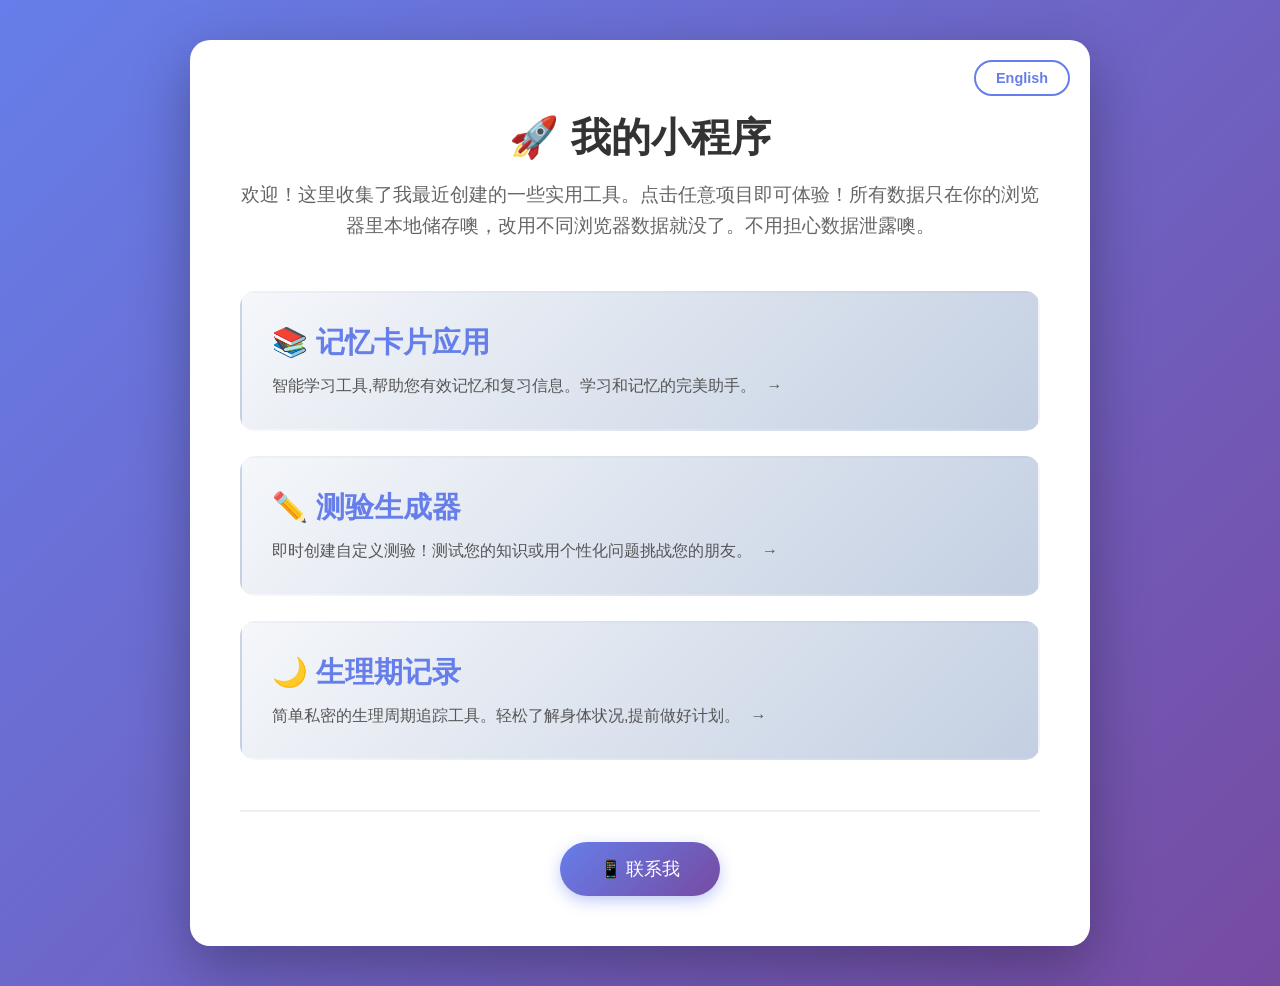
==== commit f44f3446: "Update index.html" ====
--- a/index.html
+++ b/index.html
@@ -188,7 +188,7 @@
         
         <header>
             <h1 id="title">🚀 我的小程序</h1>
-            <p class="subtitle" id="subtitle">欢迎！这里收集了我最近创建的一些实用工具。点击任意项目即可体验！</p>
+            <p class="subtitle" id="subtitle">欢迎！这里收集了我最近创建的一些实用工具。点击任意项目即可体验！所有数据只在你的浏览器里本地储存噢，改用不同浏览器数据就没了。不用担心数据泄露噢。</p>
         </header>
 
         <div class="projects">
@@ -236,7 +236,7 @@
             },
             en: {
                 title: '🚀 My Little Programs',
-                subtitle: 'Welcome! Here\'s a collection of handy tools I\'ve created recently. Click on any project to try it out!',
+                subtitle: 'Welcome! Here\'s a collection of handy tools I\'ve created recently. Click on any project to try it out! Note all the data are stored in the local storage function of your browser. No need to worry about data leakeage',
                 project1Title: '📚 Flashcard App',
                 project1Desc: 'A smart learning tool to help you memorize and review information effectively. Perfect for studying and retention.',
                 project2Title: '✏️ Quiz Generator',
